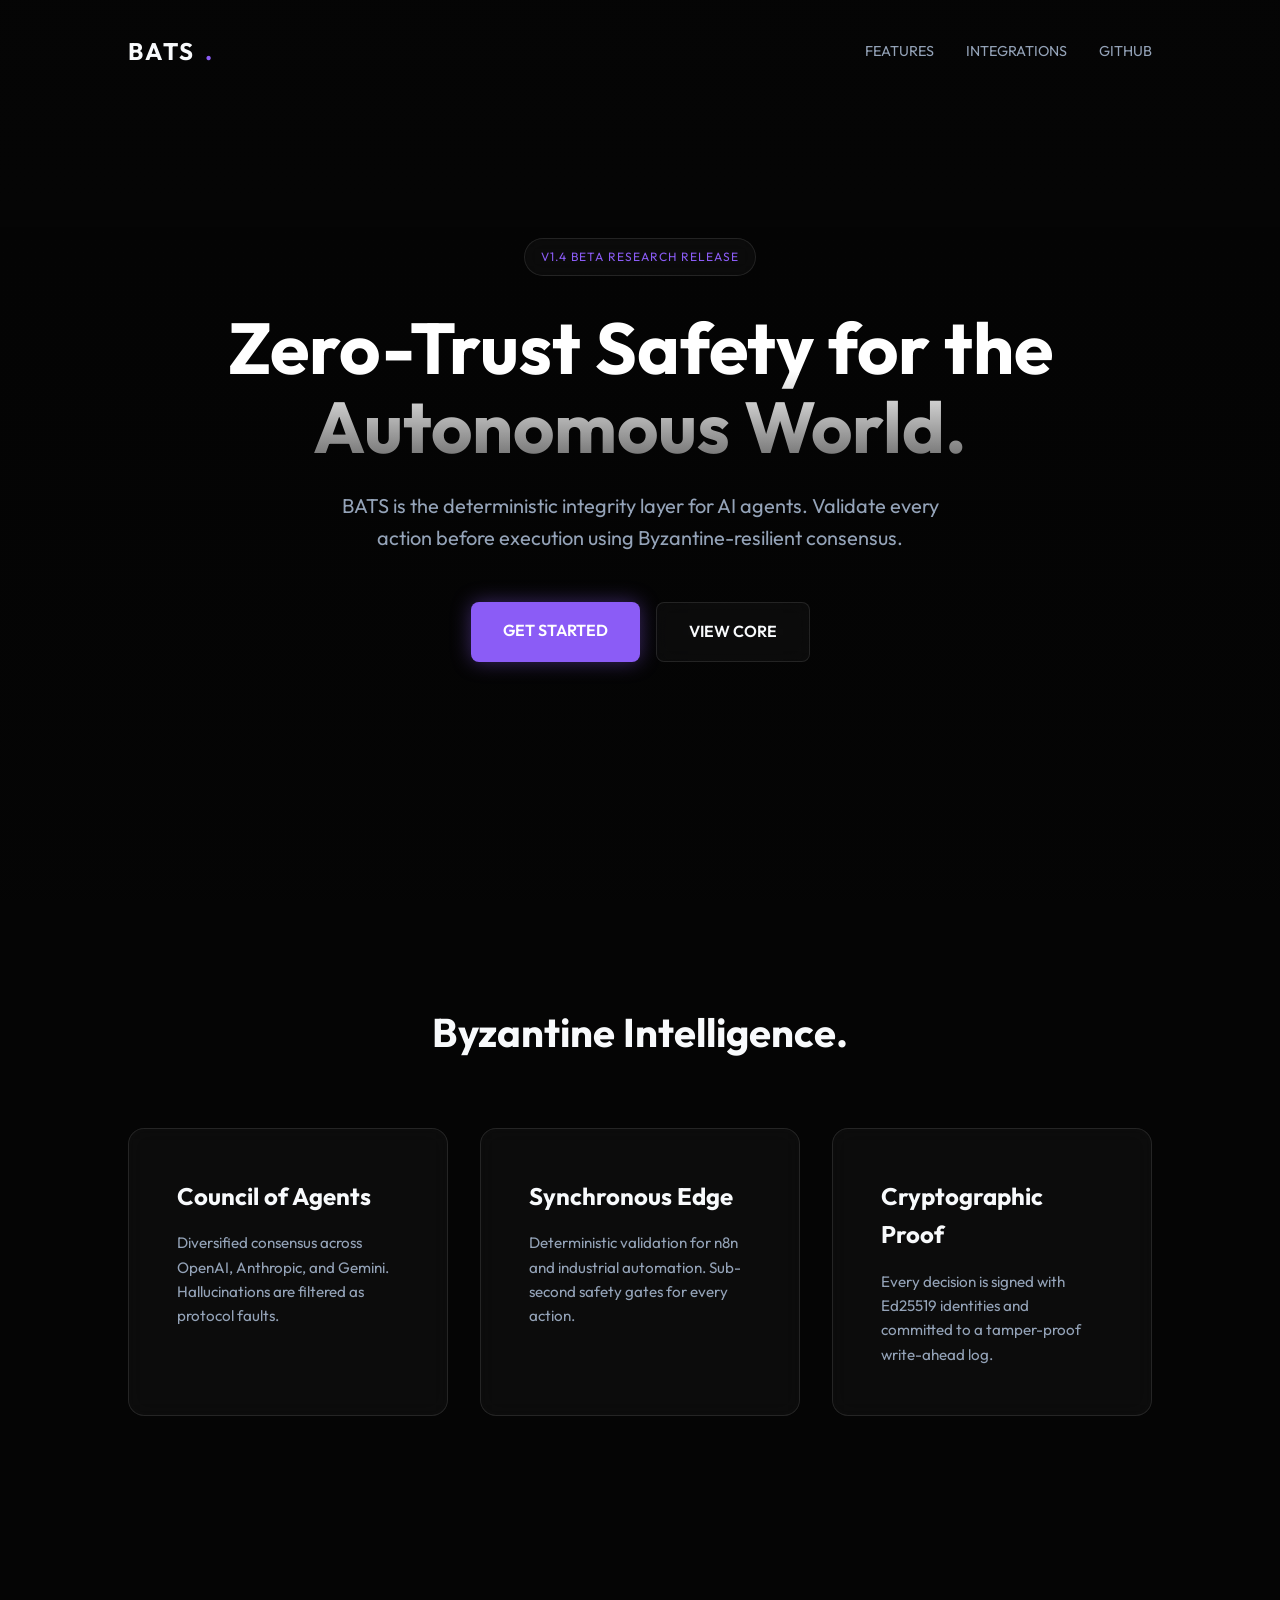
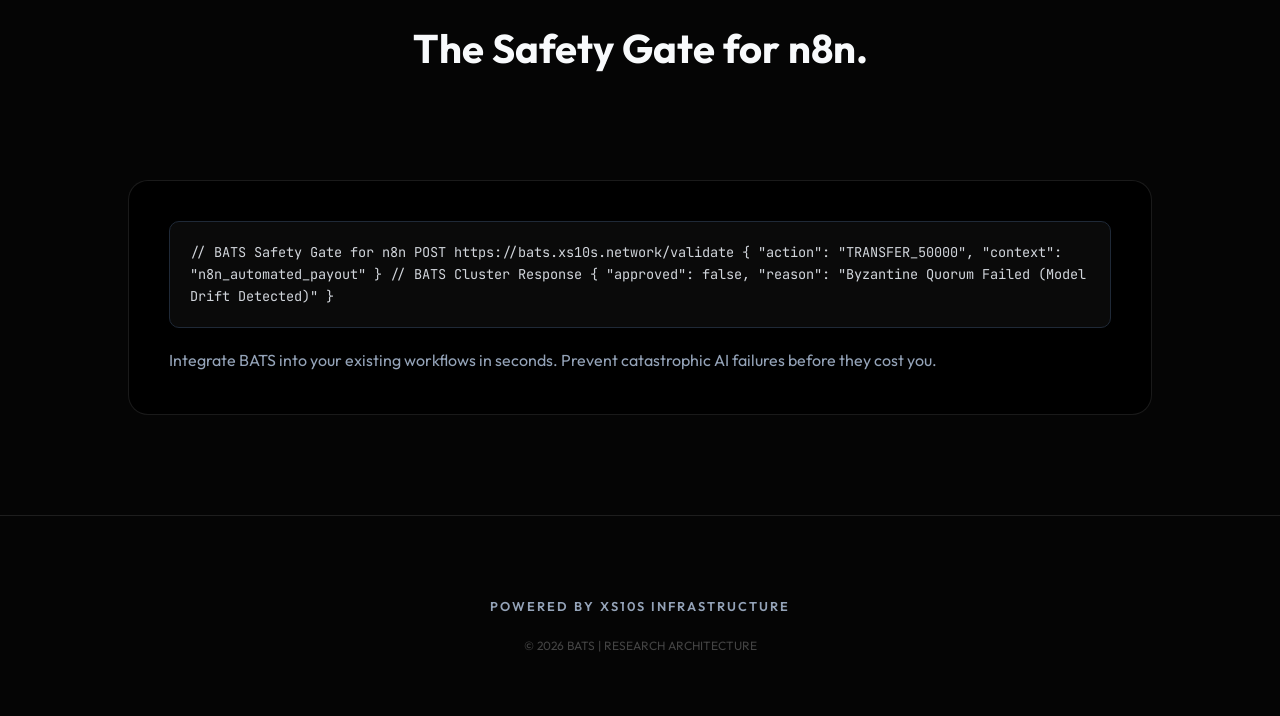
==== website/index.html @ 00a188f8 "BATS v1.5: Productization & Brand Identity Release" ====
<!DOCTYPE html>
<html lang="en">
<head>
    <meta charset="UTF-8">
    <meta name="viewport" content="width=device-width, initial-scale=1.0">
    <title>BATS | The AI Safety Layer by Xs10s</title>
    <link rel="preconnect" href="https://fonts.googleapis.com">
    <link rel="preconnect" href="https://fonts.gstatic.com" crossorigin>
    <link href="https://fonts.googleapis.com/css2?family=Outfit:wght@300;400;600;700&family=JetBrains+Mono:wght@400;500&display=swap" rel="stylesheet">
    <style>
        :root {
            --bg-color: #050505;
            --accent-color: #8b5cf6;
            --secondary-accent: #3b82f6;
            --text-main: #f8fafc;
            --text-dim: #94a3b8;
            --glass-bg: rgba(255, 255, 255, 0.03);
            --glass-border: rgba(255, 255, 255, 0.1);
        }

        * {
            margin: 0;
            padding: 0;
            box-sizing: border-box;
        }

        body {
            background: var(--bg-color);
            color: var(--text-main);
            font-family: 'Outfit', sans-serif;
            overflow-x: hidden;
            line-height: 1.6;
        }

        .hero-bg {
            position: fixed;
            top: 0;
            left: 0;
            width: 100%;
            height: 100%;
            z-index: -1;
            background: linear-gradient(rgba(5, 5, 5, 0.7), rgba(5, 5, 5, 0.9)), url('file:///Users/admin/.gemini/antigravity/brain/ccdcb003-c78b-494f-9a43-9dfd4c6d041e/bats_hero_background_1774507186734.png');
            background-size: cover;
            background-position: center;
            opacity: 0.8;
        }

        nav {
            display: flex;
            justify-content: space-between;
            align-items: center;
            padding: 2rem 10%;
            position: absolute;
            width: 100%;
            top: 0;
            z-index: 10;
        }

        .logo {
            font-size: 1.5rem;
            font-weight: 700;
            letter-spacing: 2px;
            color: var(--text-main);
            display: flex;
            align-items: center;
            gap: 10px;
        }

        .logo span {
            color: var(--accent-color);
        }

        .nav-links {
            display: flex;
            gap: 2rem;
        }

        .nav-links a {
            color: var(--text-dim);
            text-decoration: none;
            font-size: 0.9rem;
            transition: 0.3s;
        }

        .nav-links a:hover {
            color: var(--text-main);
        }

        .hero {
            height: 100vh;
            display: flex;
            flex-direction: column;
            justify-content: center;
            align-items: center;
            text-align: center;
            padding: 0 10%;
        }

        .badge {
            background: var(--glass-bg);
            border: 1px solid var(--glass-border);
            padding: 8px 16px;
            border-radius: 100px;
            font-size: 0.75rem;
            letter-spacing: 1px;
            color: var(--accent-color);
            margin-bottom: 2rem;
            backdrop-filter: blur(10px);
        }

        h1 {
            font-size: 4.5rem;
            font-weight: 700;
            max-width: 900px;
            margin-bottom: 1.5rem;
            background: linear-gradient(to bottom, #fff 40%, rgba(255,255,255,0.4));
            -webkit-background-clip: text;
            -webkit-text-fill-color: transparent;
            line-height: 1.1;
        }

        .subtitle {
            font-size: 1.25rem;
            color: var(--text-dim);
            max-width: 600px;
            margin-bottom: 3rem;
        }

        .cta-group {
            display: flex;
            gap: 1rem;
        }

        .btn {
            padding: 16px 32px;
            border-radius: 8px;
            font-weight: 600;
            text-decoration: none;
            transition: 0.3s;
            cursor: pointer;
        }

        .btn-primary {
            background: var(--accent-color);
            color: white;
            box-shadow: 0 0 20px rgba(139, 92, 246, 0.4);
        }

        .btn-primary:hover {
            transform: translateY(-2px);
            box-shadow: 0 0 30px rgba(139, 92, 246, 0.6);
        }

        .btn-secondary {
            background: var(--glass-bg);
            border: 1px solid var(--glass-border);
            color: var(--text-main);
            backdrop-filter: blur(10px);
        }

        .btn-secondary:hover {
            background: rgba(255,255,255,0.1);
        }

        .section {
            padding: 100px 10%;
            background: var(--bg-color);
        }

        .grid {
            display: grid;
            grid-template-columns: repeat(3, 1fr);
            gap: 2rem;
            margin-top: 4rem;
        }

        .card {
            background: var(--glass-bg);
            border: 1px solid var(--glass-border);
            padding: 3rem;
            border-radius: 16px;
            transition: 0.3s;
            backdrop-filter: blur(10px);
        }

        .card:hover {
            border-color: var(--accent-color);
            transform: translateY(-5px);
        }

        .card h3 {
            font-size: 1.5rem;
            margin-bottom: 1rem;
        }

        .card p {
            color: var(--text-dim);
            font-size: 0.95rem;
        }

        .integration-preview {
            margin-top: 100px;
            background: #000;
            border: 1px solid var(--glass-border);
            border-radius: 20px;
            padding: 40px;
            text-align: left;
            position: relative;
        }

        .code-block {
            background: #0a0a0a;
            padding: 20px;
            border-radius: 10px;
            font-family: 'JetBrains Mono', monospace;
            font-size: 0.85rem;
            color: #d1d5db;
            border: 1px solid #1f2937;
            overflow-x: auto;
        }

        .footer {
            padding: 60px 10%;
            text-align: center;
            border-top: 1px solid var(--glass-border);
        }

        .xs10s-logo {
            font-weight: 600;
            color: var(--text-dim);
            font-size: 0.8rem;
            letter-spacing: 2px;
            margin-top: 20px;
        }

        @media (max-width: 768px) {
            h1 { font-size: 3rem; }
            .grid { grid-template-columns: 1fr; }
        }
    </style>
</head>
<body>
    <div class="hero-bg"></div>
    
    <nav>
        <div class="logo">BATS<span>.</span></div>
        <div class="nav-links">
            <a href="#features">FEATURES</a>
            <a href="#integrations">INTEGRATIONS</a>
            <a href="https://github.com/PandiaJason/bats">GITHUB</a>
        </div>
    </nav>

    <div class="hero">
        <div class="badge">V1.4 BETA RESEARCH RELEASE</div>
        <h1>Zero-Trust Safety for the Autonomous World.</h1>
        <p class="subtitle">BATS is the deterministic integrity layer for AI agents. Validate every action before execution using Byzantine-resilient consensus.</p>
        <div class="cta-group">
            <a href="#integrations" class="btn btn-primary">GET STARTED</a>
            <a href="https://github.com/PandiaJason/bats" class="btn btn-secondary">VIEW CORE</a>
        </div>
    </div>

    <section id="features" class="section">
        <h2 style="font-size: 2.5rem; text-align: center;">Byzantine Intelligence.</h2>
        <div class="grid">
            <div class="card">
                <h3>Council of Agents</h3>
                <p>Diversified consensus across OpenAI, Anthropic, and Gemini. Hallucinations are filtered as protocol faults.</p>
            </div>
            <div class="card">
                <h3>Synchronous Edge</h3>
                <p>Deterministic validation for n8n and industrial automation. Sub-second safety gates for every action.</p>
            </div>
            <div class="card">
                <h3>Cryptographic Proof</h3>
                <p>Every decision is signed with Ed25519 identities and committed to a tamper-proof write-ahead log.</p>
            </div>
        </div>
    </section>

    <section id="integrations" class="section" style="background: #050505;">
        <h2 style="font-size: 2.5rem; text-align: center;">The Safety Gate for n8n.</h2>
        <div class="integration-preview">
            <div class="code-block">
// BATS Safety Gate for n8n
POST https://bats.xs10s.network/validate
{
  "action": "TRANSFER_50000",
  "context": "n8n_automated_payout"
}

// BATS Cluster Response
{
  "approved": false,
  "reason": "Byzantine Quorum Failed (Model Drift Detected)"
}
            </div>
            <p style="margin-top: 20px; color: var(--text-dim);">Integrate BATS into your existing workflows in seconds. Prevent catastrophic AI failures before they cost you.</p>
        </div>
    </section>

    <div class="footer">
        <div class="xs10s-logo">POWERED BY XS10S INFRASTRUCTURE</div>
        <p style="margin-top: 20px; color: #444; font-size: 0.75rem;">&copy; 2026 BATS | RESEARCH ARCHITECTURE</p>
    </div>
</body>
</html>
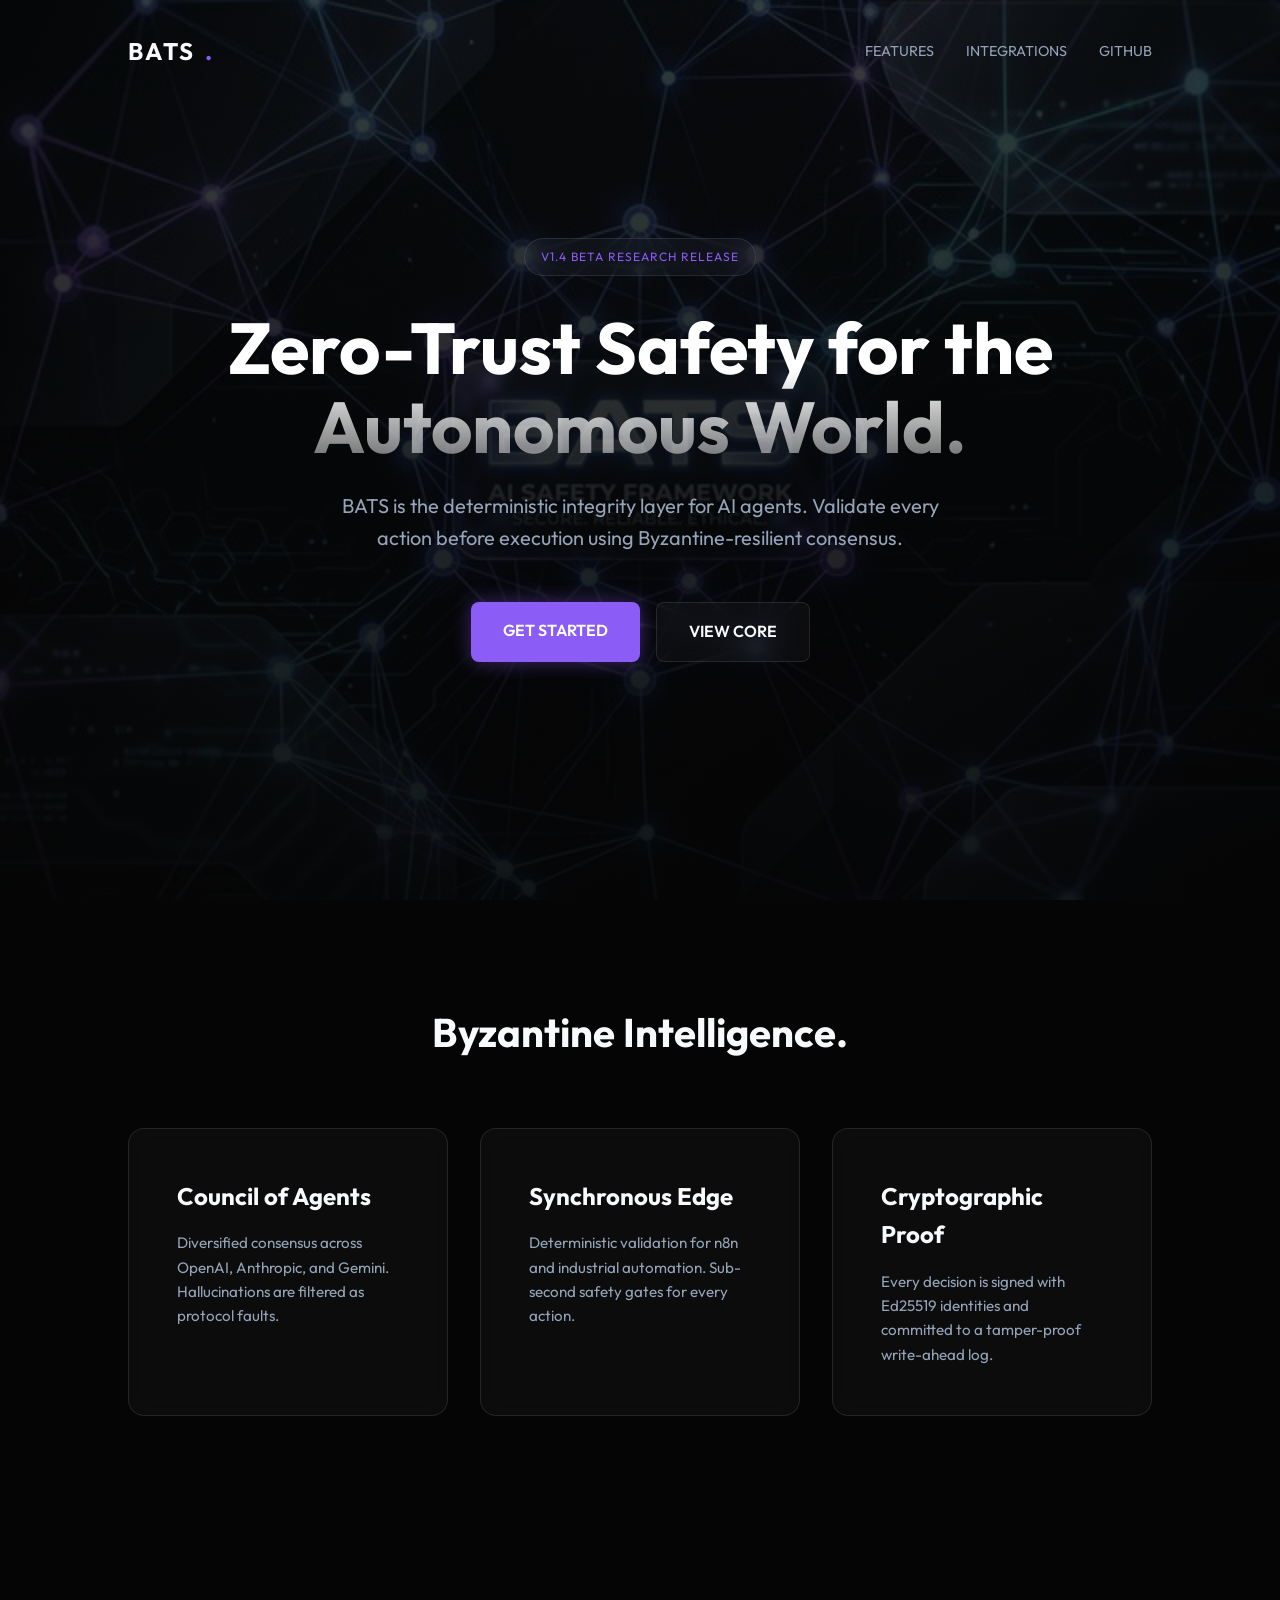
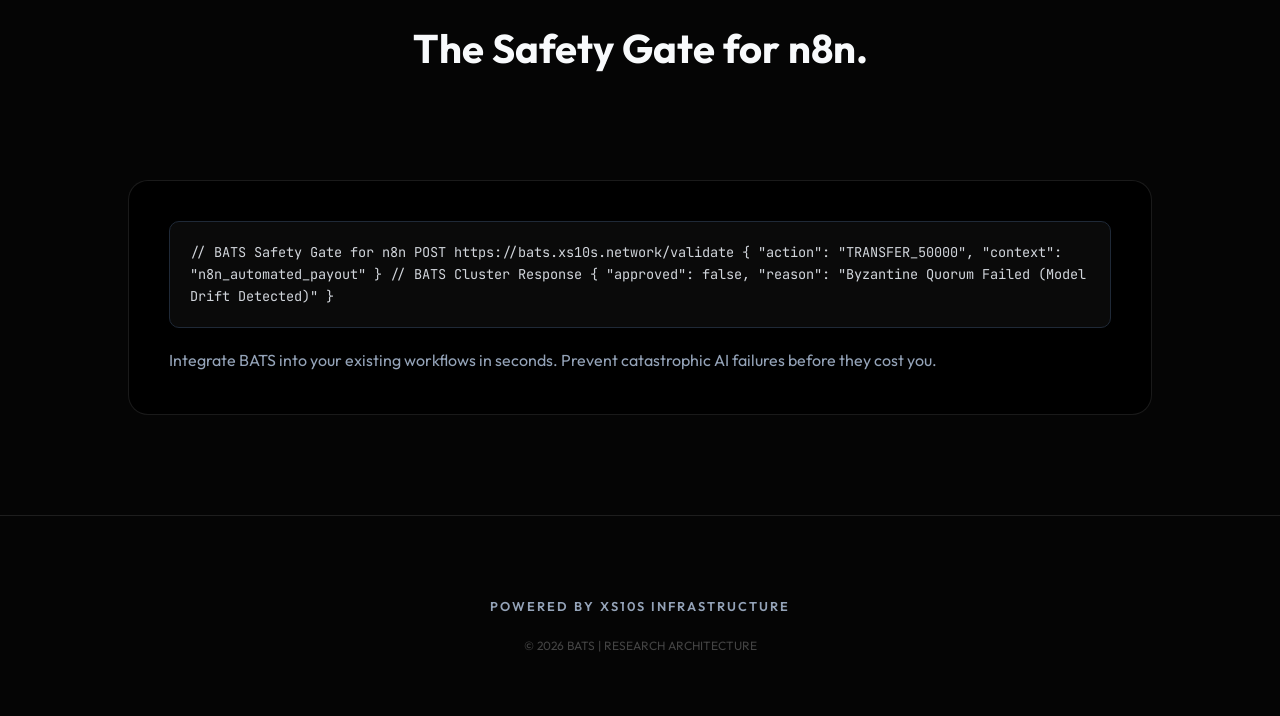
==== commit 793a43c4: "BATS v1.5: Fix local and remote landing page paths" ====
--- a/website/index.html
+++ b/website/index.html
@@ -39,7 +39,7 @@
             width: 100%;
             height: 100%;
             z-index: -1;
-            background: linear-gradient(rgba(5, 5, 5, 0.7), rgba(5, 5, 5, 0.9)), url('file:///Users/admin/.gemini/antigravity/brain/ccdcb003-c78b-494f-9a43-9dfd4c6d041e/bats_hero_background_1774507186734.png');
+            background: linear-gradient(rgba(5, 5, 5, 0.7), rgba(5, 5, 5, 0.9)), url('hero-bg.png');
             background-size: cover;
             background-position: center;
             opacity: 0.8;
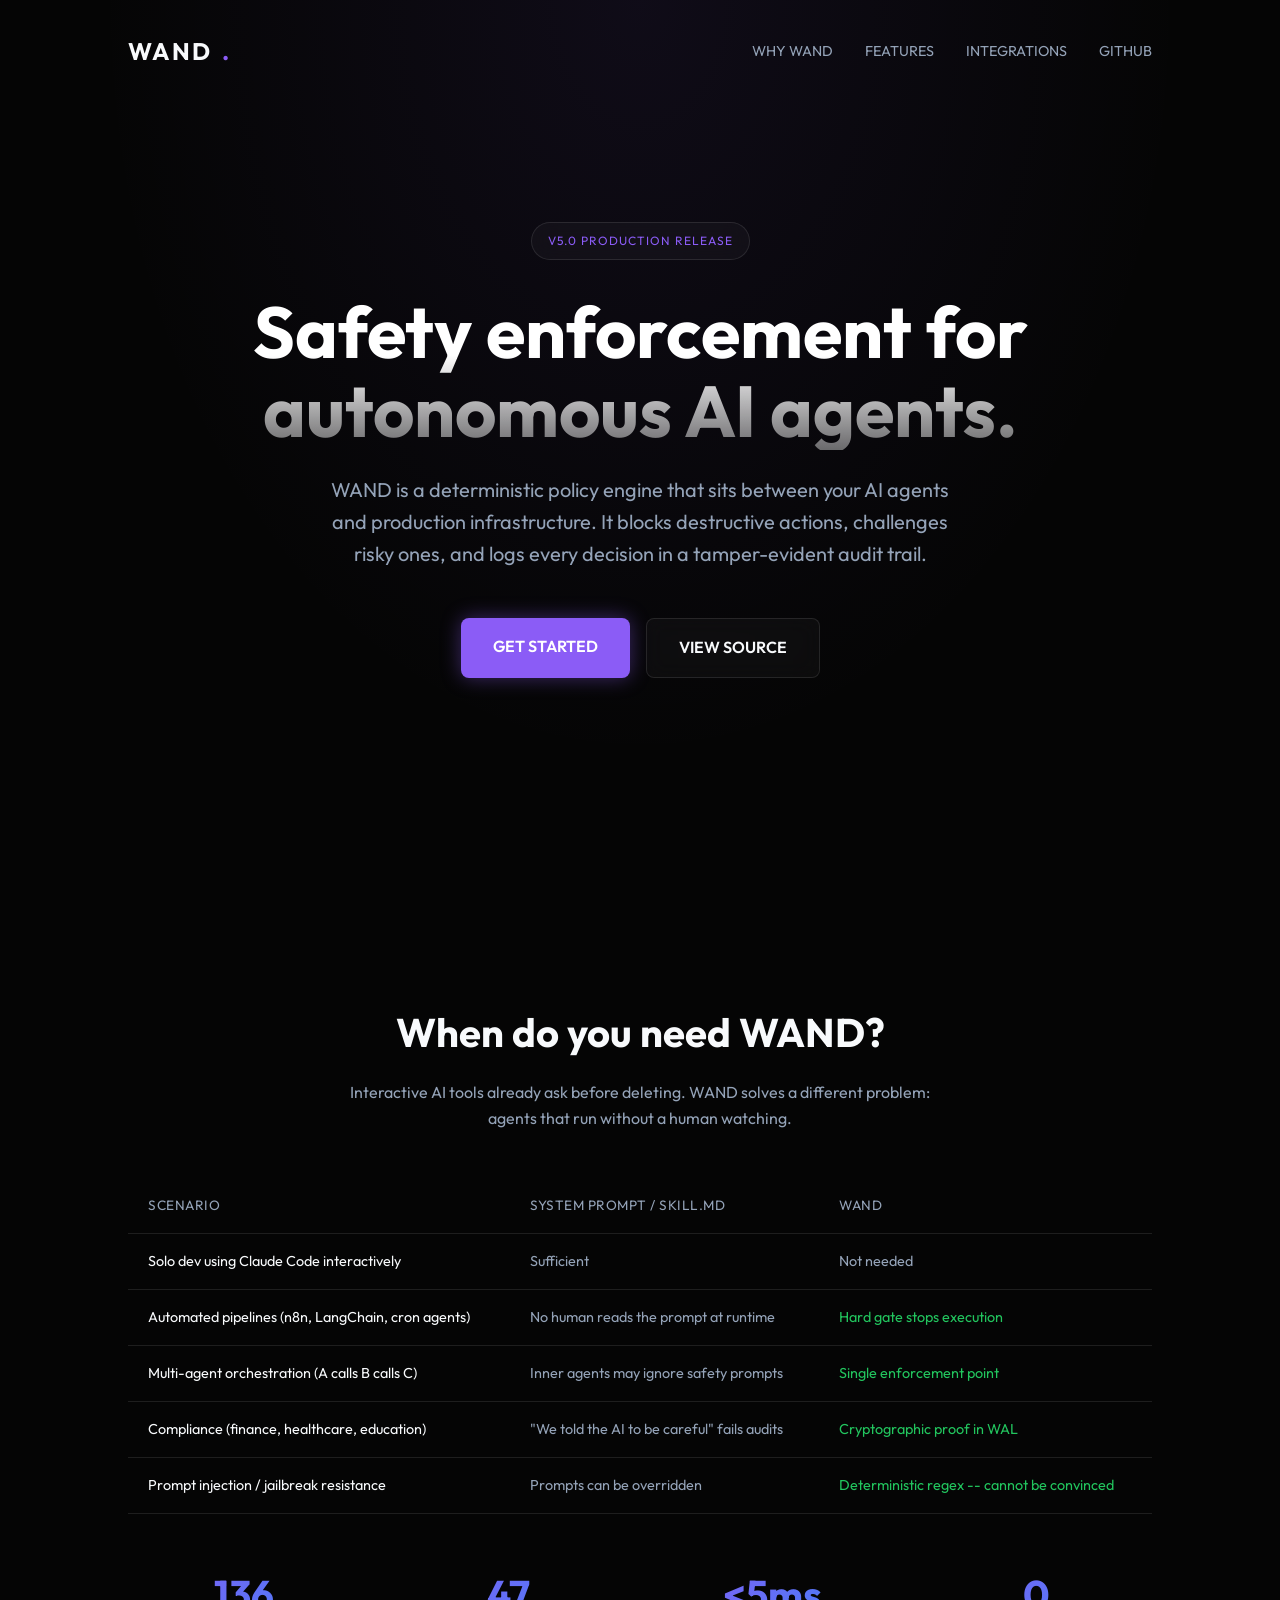
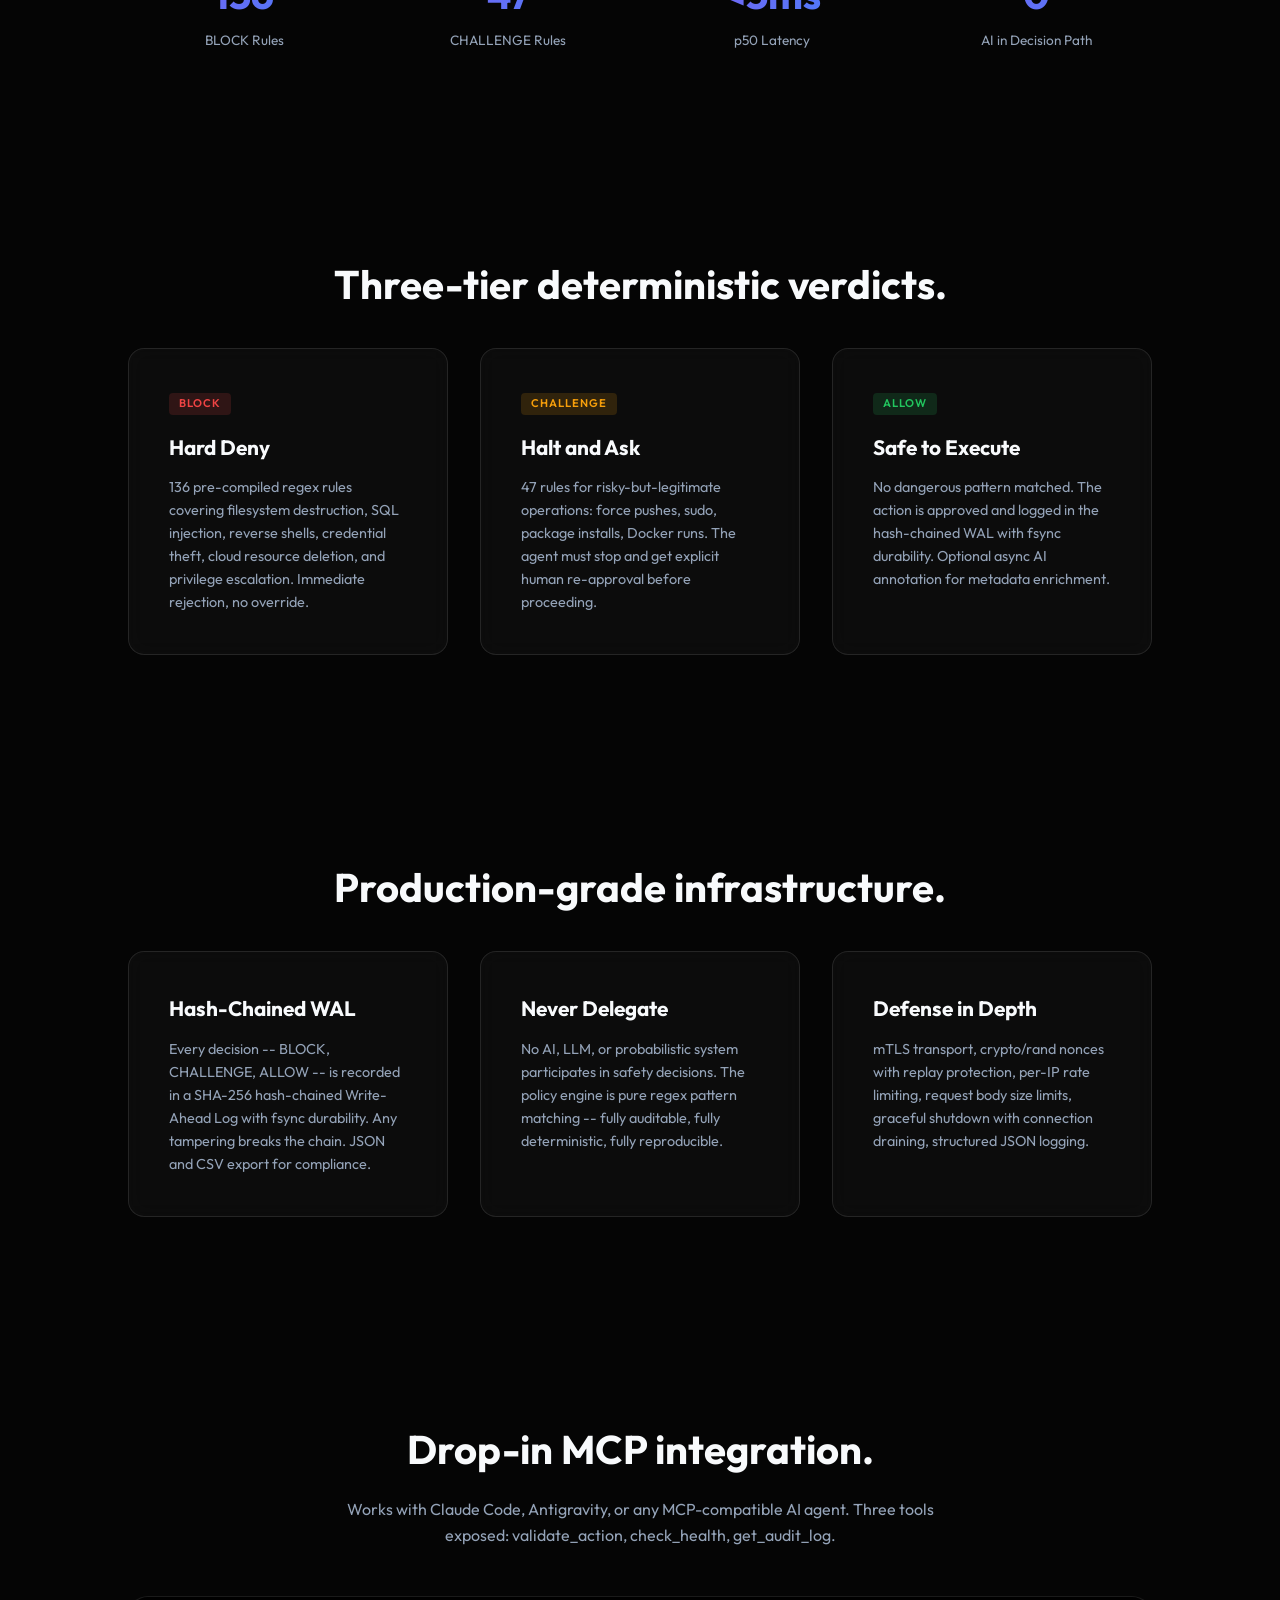
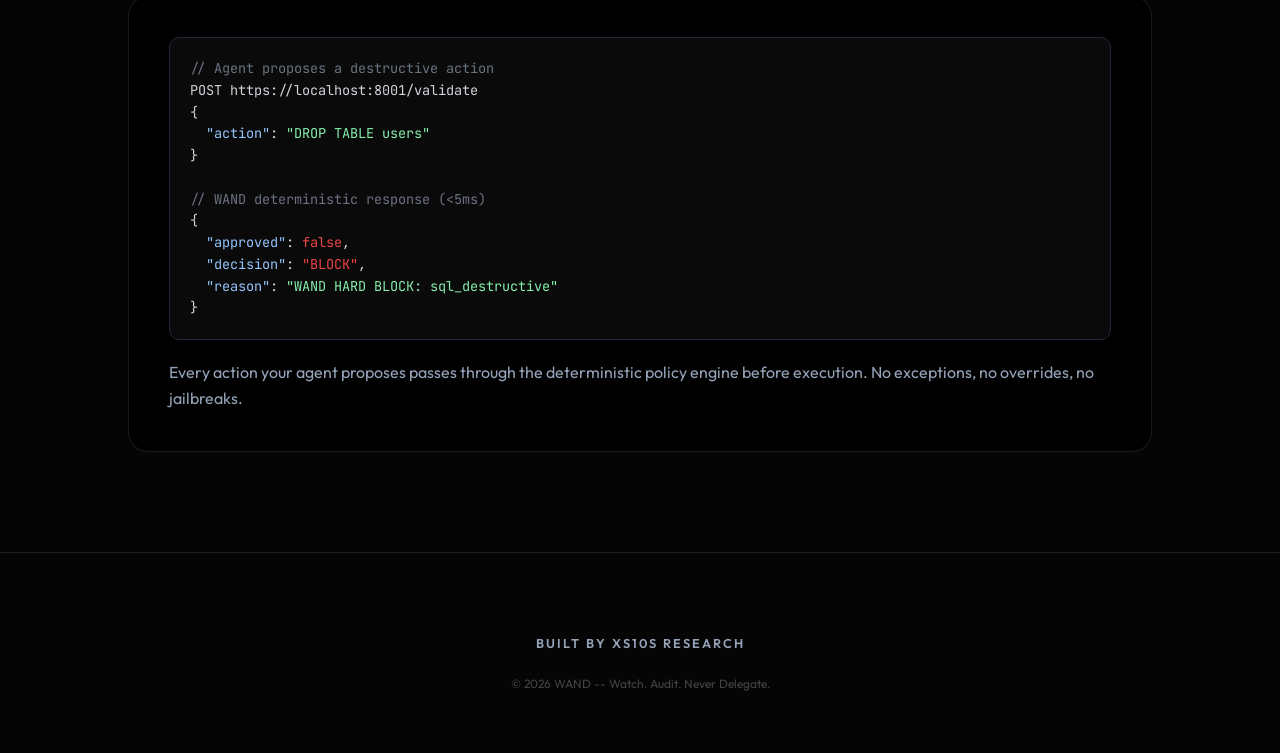
==== commit 97ecd83c: "docs: update website to v5.0 with honest positioning and three-tier verdicts" ====
--- a/website/index.html
+++ b/website/index.html
@@ -3,7 +3,8 @@
 <head>
     <meta charset="UTF-8">
     <meta name="viewport" content="width=device-width, initial-scale=1.0">
-    <title>BATS | The AI Safety Layer by Xs10s</title>
+    <title>WAND | Deterministic Safety for Autonomous AI Agents</title>
+    <meta name="description" content="WAND is a deterministic safety enforcement and audit layer for autonomous AI agents. 136 BLOCK rules, three-tier verdicts, tamper-evident audit trail.">
     <link rel="preconnect" href="https://fonts.googleapis.com">
     <link rel="preconnect" href="https://fonts.gstatic.com" crossorigin>
     <link href="https://fonts.googleapis.com/css2?family=Outfit:wght@300;400;600;700&family=JetBrains+Mono:wght@400;500&display=swap" rel="stylesheet">
@@ -16,6 +17,9 @@
             --text-dim: #94a3b8;
             --glass-bg: rgba(255, 255, 255, 0.03);
             --glass-border: rgba(255, 255, 255, 0.1);
+            --block-color: #ef4444;
+            --challenge-color: #f59e0b;
+            --allow-color: #22c55e;
         }
 
         * {
@@ -39,10 +43,8 @@
             width: 100%;
             height: 100%;
             z-index: -1;
-            background: linear-gradient(rgba(5, 5, 5, 0.7), rgba(5, 5, 5, 0.9)), url('hero-bg.png');
-            background-size: cover;
-            background-position: center;
-            opacity: 0.8;
+            background: radial-gradient(ellipse at 50% 0%, rgba(139, 92, 246, 0.08), transparent 60%),
+                        var(--bg-color);
         }
 
         nav {
@@ -122,7 +124,7 @@
         .subtitle {
             font-size: 1.25rem;
             color: var(--text-dim);
-            max-width: 600px;
+            max-width: 650px;
             margin-bottom: 3rem;
         }
 
@@ -167,17 +169,30 @@
             background: var(--bg-color);
         }
 
+        .section-title {
+            font-size: 2.5rem;
+            text-align: center;
+            margin-bottom: 1rem;
+        }
+
+        .section-subtitle {
+            text-align: center;
+            color: var(--text-dim);
+            max-width: 600px;
+            margin: 0 auto 3rem;
+        }
+
         .grid {
             display: grid;
             grid-template-columns: repeat(3, 1fr);
             gap: 2rem;
-            margin-top: 4rem;
+            margin-top: 2rem;
         }
 
         .card {
             background: var(--glass-bg);
             border: 1px solid var(--glass-border);
-            padding: 3rem;
+            padding: 2.5rem;
             border-radius: 16px;
             transition: 0.3s;
             backdrop-filter: blur(10px);
@@ -189,17 +204,60 @@
         }
 
         .card h3 {
-            font-size: 1.5rem;
+            font-size: 1.3rem;
+            margin-bottom: 0.75rem;
+        }
+
+        .card p {
+            color: var(--text-dim);
+            font-size: 0.9rem;
+        }
+
+        .verdict-indicator {
+            display: inline-block;
+            padding: 2px 10px;
+            border-radius: 4px;
+            font-size: 0.7rem;
+            font-weight: 600;
+            letter-spacing: 1px;
             margin-bottom: 1rem;
         }
 
-        .card p {
-            color: var(--text-dim);
-            font-size: 0.95rem;
+        .verdict-block { background: rgba(239, 68, 68, 0.15); color: var(--block-color); }
+        .verdict-challenge { background: rgba(245, 158, 11, 0.15); color: var(--challenge-color); }
+        .verdict-allow { background: rgba(34, 197, 94, 0.15); color: var(--allow-color); }
+
+        .comparison-table {
+            width: 100%;
+            border-collapse: collapse;
+            margin-top: 2rem;
+        }
+
+        .comparison-table th,
+        .comparison-table td {
+            padding: 16px 20px;
+            text-align: left;
+            border-bottom: 1px solid var(--glass-border);
+        }
+
+        .comparison-table th {
+            color: var(--text-dim);
+            font-weight: 400;
+            font-size: 0.85rem;
+            letter-spacing: 0.5px;
+        }
+
+        .comparison-table td {
+            font-size: 0.9rem;
+        }
+
+        .comparison-table td:nth-child(2),
+        .comparison-table td:nth-child(3) {
+            color: var(--text-dim);
         }
 
         .integration-preview {
-            margin-top: 100px;
+            margin-top: 3rem;
             background: #000;
             border: 1px solid var(--glass-border);
             border-radius: 20px;
@@ -217,6 +275,38 @@
             color: #d1d5db;
             border: 1px solid #1f2937;
             overflow-x: auto;
+            white-space: pre;
+        }
+
+        .code-comment { color: #6b7280; }
+        .code-key { color: #93c5fd; }
+        .code-string { color: #86efac; }
+        .code-bool { color: #fbbf24; }
+        .code-blocked { color: #ef4444; }
+
+        .stats-row {
+            display: grid;
+            grid-template-columns: repeat(4, 1fr);
+            gap: 2rem;
+            margin-top: 3rem;
+        }
+
+        .stat {
+            text-align: center;
+        }
+
+        .stat-value {
+            font-size: 2.5rem;
+            font-weight: 700;
+            background: linear-gradient(135deg, var(--accent-color), var(--secondary-accent));
+            -webkit-background-clip: text;
+            -webkit-text-fill-color: transparent;
+        }
+
+        .stat-label {
+            color: var(--text-dim);
+            font-size: 0.85rem;
+            margin-top: 0.25rem;
         }
 
         .footer {
@@ -236,6 +326,7 @@
         @media (max-width: 768px) {
             h1 { font-size: 3rem; }
             .grid { grid-template-columns: 1fr; }
+            .stats-row { grid-template-columns: repeat(2, 1fr); }
         }
     </style>
 </head>
@@ -243,8 +334,9 @@
     <div class="hero-bg"></div>
     
     <nav>
-        <div class="logo">BATS<span>.</span></div>
+        <div class="logo">WAND<span>.</span></div>
         <div class="nav-links">
+            <a href="#why">WHY WAND</a>
             <a href="#features">FEATURES</a>
             <a href="#integrations">INTEGRATIONS</a>
             <a href="https://github.com/PandiaJason/bats">GITHUB</a>
@@ -252,57 +344,138 @@
     </nav>
 
     <div class="hero">
-        <div class="badge">V1.4 BETA RESEARCH RELEASE</div>
-        <h1>Zero-Trust Safety for the Autonomous World.</h1>
-        <p class="subtitle">BATS is the deterministic integrity layer for AI agents. Validate every action before execution using Byzantine-resilient consensus.</p>
+        <div class="badge">V5.0 PRODUCTION RELEASE</div>
+        <h1>Safety enforcement for autonomous AI agents.</h1>
+        <p class="subtitle">WAND is a deterministic policy engine that sits between your AI agents and production infrastructure. It blocks destructive actions, challenges risky ones, and logs every decision in a tamper-evident audit trail.</p>
         <div class="cta-group">
             <a href="#integrations" class="btn btn-primary">GET STARTED</a>
-            <a href="https://github.com/PandiaJason/bats" class="btn btn-secondary">VIEW CORE</a>
+            <a href="https://github.com/PandiaJason/bats" class="btn btn-secondary">VIEW SOURCE</a>
         </div>
     </div>
 
+    <section id="why" class="section">
+        <h2 class="section-title">When do you need WAND?</h2>
+        <p class="section-subtitle">Interactive AI tools already ask before deleting. WAND solves a different problem: agents that run without a human watching.</p>
+
+        <table class="comparison-table">
+            <thead>
+                <tr>
+                    <th>SCENARIO</th>
+                    <th>SYSTEM PROMPT / SKILL.MD</th>
+                    <th>WAND</th>
+                </tr>
+            </thead>
+            <tbody>
+                <tr>
+                    <td>Solo dev using Claude Code interactively</td>
+                    <td>Sufficient</td>
+                    <td>Not needed</td>
+                </tr>
+                <tr>
+                    <td>Automated pipelines (n8n, LangChain, cron agents)</td>
+                    <td>No human reads the prompt at runtime</td>
+                    <td style="color: var(--allow-color);">Hard gate stops execution</td>
+                </tr>
+                <tr>
+                    <td>Multi-agent orchestration (A calls B calls C)</td>
+                    <td>Inner agents may ignore safety prompts</td>
+                    <td style="color: var(--allow-color);">Single enforcement point</td>
+                </tr>
+                <tr>
+                    <td>Compliance (finance, healthcare, education)</td>
+                    <td>"We told the AI to be careful" fails audits</td>
+                    <td style="color: var(--allow-color);">Cryptographic proof in WAL</td>
+                </tr>
+                <tr>
+                    <td>Prompt injection / jailbreak resistance</td>
+                    <td>Prompts can be overridden</td>
+                    <td style="color: var(--allow-color);">Deterministic regex -- cannot be convinced</td>
+                </tr>
+            </tbody>
+        </table>
+
+        <div class="stats-row">
+            <div class="stat">
+                <div class="stat-value">136</div>
+                <div class="stat-label">BLOCK Rules</div>
+            </div>
+            <div class="stat">
+                <div class="stat-value">47</div>
+                <div class="stat-label">CHALLENGE Rules</div>
+            </div>
+            <div class="stat">
+                <div class="stat-value">&lt;5ms</div>
+                <div class="stat-label">p50 Latency</div>
+            </div>
+            <div class="stat">
+                <div class="stat-value">0</div>
+                <div class="stat-label">AI in Decision Path</div>
+            </div>
+        </div>
+    </section>
+
     <section id="features" class="section">
-        <h2 style="font-size: 2.5rem; text-align: center;">Byzantine Intelligence.</h2>
+        <h2 class="section-title">Three-tier deterministic verdicts.</h2>
         <div class="grid">
             <div class="card">
-                <h3>Council of Agents</h3>
-                <p>Diversified consensus across OpenAI, Anthropic, and Gemini. Hallucinations are filtered as protocol faults.</p>
-            </div>
-            <div class="card">
-                <h3>Synchronous Edge</h3>
-                <p>Deterministic validation for n8n and industrial automation. Sub-second safety gates for every action.</p>
-            </div>
-            <div class="card">
-                <h3>Cryptographic Proof</h3>
-                <p>Every decision is signed with Ed25519 identities and committed to a tamper-proof write-ahead log.</p>
+                <div class="verdict-indicator verdict-block">BLOCK</div>
+                <h3>Hard Deny</h3>
+                <p>136 pre-compiled regex rules covering filesystem destruction, SQL injection, reverse shells, credential theft, cloud resource deletion, and privilege escalation. Immediate rejection, no override.</p>
+            </div>
+            <div class="card">
+                <div class="verdict-indicator verdict-challenge">CHALLENGE</div>
+                <h3>Halt and Ask</h3>
+                <p>47 rules for risky-but-legitimate operations: force pushes, sudo, package installs, Docker runs. The agent must stop and get explicit human re-approval before proceeding.</p>
+            </div>
+            <div class="card">
+                <div class="verdict-indicator verdict-allow">ALLOW</div>
+                <h3>Safe to Execute</h3>
+                <p>No dangerous pattern matched. The action is approved and logged in the hash-chained WAL with fsync durability. Optional async AI annotation for metadata enrichment.</p>
             </div>
         </div>
     </section>
 
+    <section class="section">
+        <h2 class="section-title">Production-grade infrastructure.</h2>
+        <div class="grid">
+            <div class="card">
+                <h3>Hash-Chained WAL</h3>
+                <p>Every decision -- BLOCK, CHALLENGE, ALLOW -- is recorded in a SHA-256 hash-chained Write-Ahead Log with fsync durability. Any tampering breaks the chain. JSON and CSV export for compliance.</p>
+            </div>
+            <div class="card">
+                <h3>Never Delegate</h3>
+                <p>No AI, LLM, or probabilistic system participates in safety decisions. The policy engine is pure regex pattern matching -- fully auditable, fully deterministic, fully reproducible.</p>
+            </div>
+            <div class="card">
+                <h3>Defense in Depth</h3>
+                <p>mTLS transport, crypto/rand nonces with replay protection, per-IP rate limiting, request body size limits, graceful shutdown with connection draining, structured JSON logging.</p>
+            </div>
+        </div>
+    </section>
+
     <section id="integrations" class="section" style="background: #050505;">
-        <h2 style="font-size: 2.5rem; text-align: center;">The Safety Gate for n8n.</h2>
+        <h2 class="section-title">Drop-in MCP integration.</h2>
+        <p class="section-subtitle">Works with Claude Code, Antigravity, or any MCP-compatible AI agent. Three tools exposed: validate_action, check_health, get_audit_log.</p>
         <div class="integration-preview">
-            <div class="code-block">
-// BATS Safety Gate for n8n
-POST https://bats.xs10s.network/validate
+            <div class="code-block"><span class="code-comment">// Agent proposes a destructive action</span>
+POST https://localhost:8001/validate
 {
-  "action": "TRANSFER_50000",
-  "context": "n8n_automated_payout"
+  <span class="code-key">"action"</span>: <span class="code-string">"DROP TABLE users"</span>
 }
 
-// BATS Cluster Response
+<span class="code-comment">// WAND deterministic response (&lt;5ms)</span>
 {
-  "approved": false,
-  "reason": "Byzantine Quorum Failed (Model Drift Detected)"
-}
-            </div>
-            <p style="margin-top: 20px; color: var(--text-dim);">Integrate BATS into your existing workflows in seconds. Prevent catastrophic AI failures before they cost you.</p>
+  <span class="code-key">"approved"</span>: <span class="code-blocked">false</span>,
+  <span class="code-key">"decision"</span>: <span class="code-blocked">"BLOCK"</span>,
+  <span class="code-key">"reason"</span>: <span class="code-string">"WAND HARD BLOCK: sql_destructive"</span>
+}</div>
+            <p style="margin-top: 20px; color: var(--text-dim);">Every action your agent proposes passes through the deterministic policy engine before execution. No exceptions, no overrides, no jailbreaks.</p>
         </div>
     </section>
 
     <div class="footer">
-        <div class="xs10s-logo">POWERED BY XS10S INFRASTRUCTURE</div>
-        <p style="margin-top: 20px; color: #444; font-size: 0.75rem;">&copy; 2026 BATS | RESEARCH ARCHITECTURE</p>
+        <div class="xs10s-logo">BUILT BY XS10S RESEARCH</div>
+        <p style="margin-top: 20px; color: #444; font-size: 0.75rem;">&copy; 2026 WAND -- Watch. Audit. Never Delegate.</p>
     </div>
 </body>
 </html>
